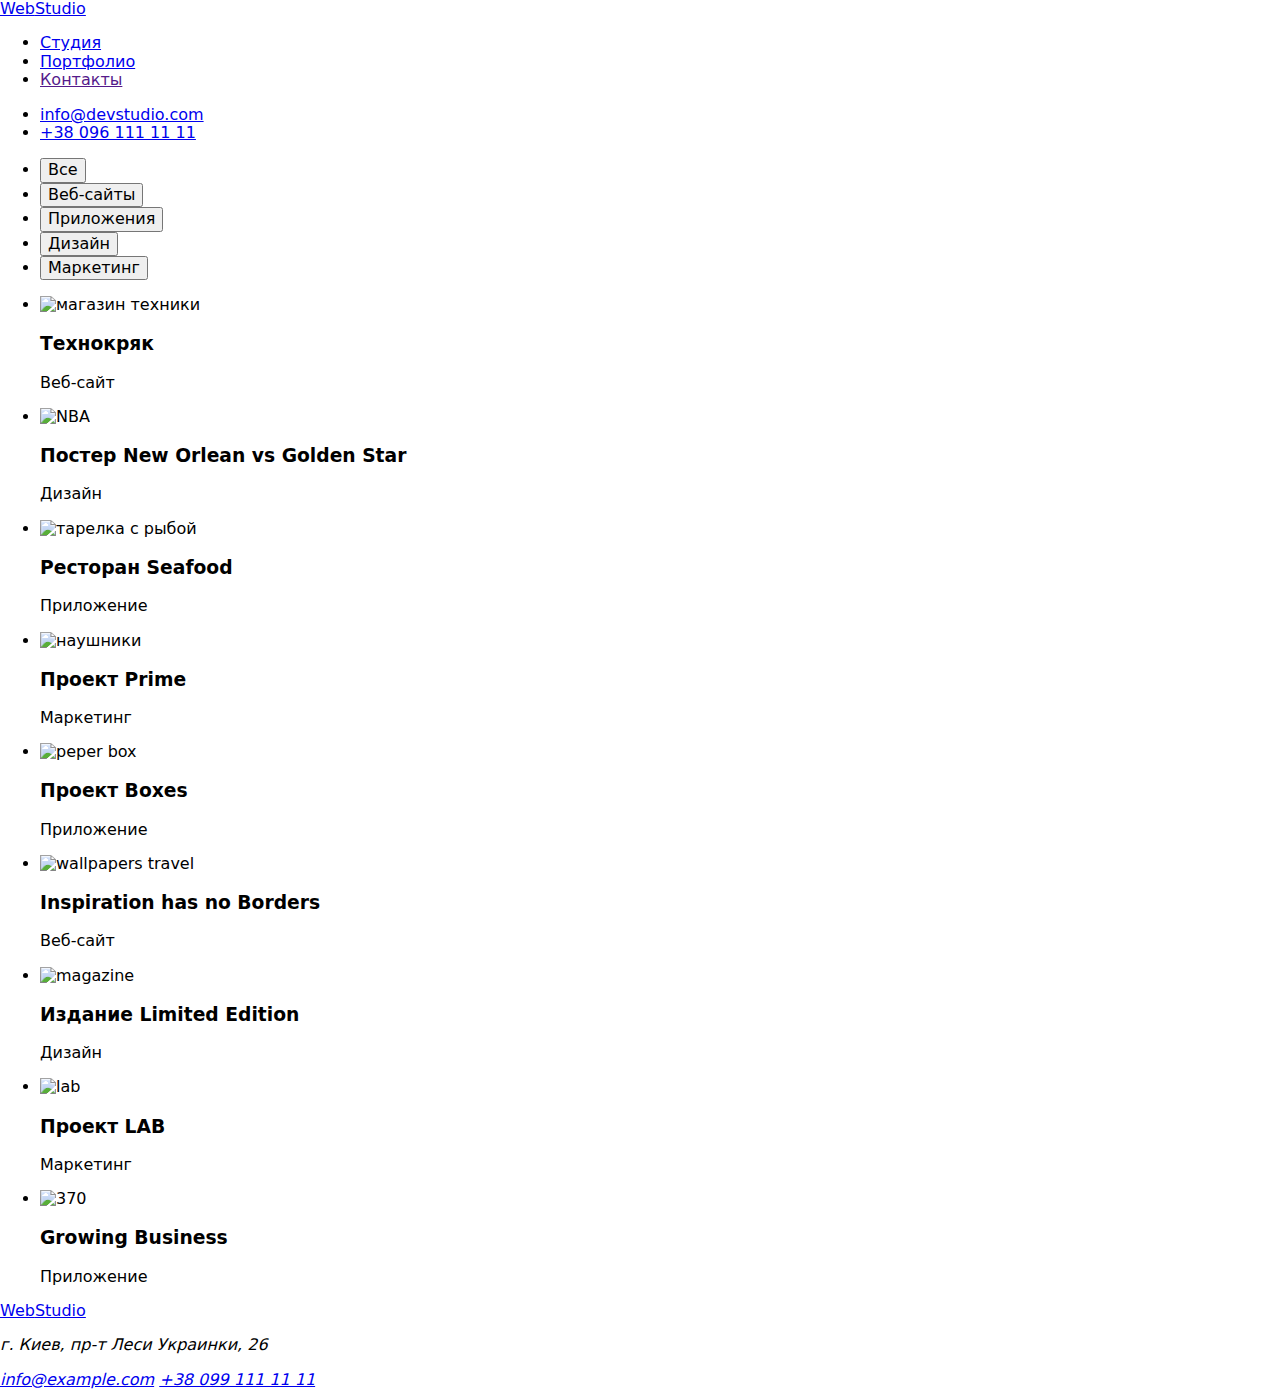
==== portfolio.html @ 78e7727f "Add files via upload" ====
<!DOCTYPE html>
<html lang="ru">

<head>
    <meta charset="UTF-8">
    <meta http-equiv="X-UA-Compatible" content="IE=edge">
    <meta name="viewport" content="width=device-width, initial-scale=1.0">
    <title>Портфолио</title>
    <link rel="preconnect" href="https://fonts.googleapis.com">
    <link rel="preconnect" href="https://fonts.gstatic.com" crossorigin>
    <link
        href="https://fonts.googleapis.com/css2?family=Raleway:wght@700&family=Roboto:wght@400;500;700;900&display=swap"
        rel="stylesheet">
        <link rel="stylesheet" href="https://cdnjs.cloudflare.com/ajax/libs/modern-normalize/1.1.0/modern-normalize.min.css">
    <link rel="stylesheet" href="./css/styles.css"/>
</head>

<body class="body">
    <!--шапка профиля-->
    <header>
        <nav>
            <a href="./index.html" class="logo"><span class="accent">Web</span>Studio</a>
            <ul class="site-nav list">
                <li><a href="./index.html" class="link">Студия</a></li>
                <li><a href="./portfolio.html" class="link-current"> Портфолио</a></li>
                <li><a href="" class="link">Контакты</a></li>
            </ul>
        </nav>
        <ul class="auth-nav list">
            <li><a href="mailto:info@devstudio.com" class="mail">info@devstudio.com</a></li>
            <li><a href="tel:+380961111111" class="phone">+38 096 111 11 11</a></li>
        </ul>
    </header>
    
    <!--кнопки-->
<main>  
    <section class="section">
    <ul class="button list">
    <li><button type="button" class="buttons">Все</button></li>
    <li><button type="button" class="buttons">Веб-сайты</button></li>
    <li><button type="button" class="buttons">Приложения</button></li>
    <li><button type="button" class="buttons">Дизайн</button></li>
    <li><button type="button" class="buttons">Маркетинг</button></li>
    </ul>

<!--проэкты-->

      <ul class="filter-list list">
        <li>
            <img src="./images/img-7.jpg" alt="магазин техники" width="370">
             <h3 class="title">Технокряк</h3>
             <p>Веб-сайт</p>
        </li>
        <li>
            <img src="./images/img-8.jpg" alt="NBA" width="370">
            <h3 class="title">Постер New Orlean vs Golden Star</h3>
            <p class="filter-item">Дизайн</p>
        </li>
        <li>
            <img src="./images/img-9.jpg" alt="тарелка с рыбой" width="370">
            <h3 class="title">Ресторан Seafood</h3>
            <p class="filter-item">Приложение</p>
        </li>
        <li>
            <img src="./images/img-10.jpg" alt="наушники" width="370">
            <h3 class="title">Проект Prime</h3>
            <p class="filter-item">Маркетинг</p>
        </li>
        <li>
            <img src="./images/img-11.jpg" alt="peper box" width="370">
            <h3 class="title">Проект Boxes</h3>
            <p class="filter-item">Приложение</p>
        </li>
        <li>
            <img src="./images/img-12.jpg" alt="wallpapers travel" width="370">
            <h3 class="title">Inspiration has no Borders</h3>
            <p class="filter-item">Веб-сайт</p>
        </li>
        <li>
            <img src="./images/img-13.jpg" alt="magazine" width="370">
            <h3 class="title">Издание Limited Edition</h3>
            <p class="filter-item">Дизайн</p>
        </li>
        <li>
            <img src="./images/img-14.jpg" alt="lab" width="370">
            <h3 class="title">Проект LAB</h3>
            <p class="filter-item">Маркетинг</p>
        </li>
        <li>
            <img src="./images/img-15.jpg" alt="370" width="370">
            <h3 class="title">Growing Business</h3>
            <p  class="filter-item">Приложение</p>
        </li>
  </ul>
</section>
</main>
<footer class="footer">
    <a href="/" class="logo"><span class="accent">Web</span>Studio</a>
    <address>
        <p class="footer-address">г. Киев, пр-т Леси Украинки, 26</p>
        <a href="mailto:info@example.com" class="footer-mail">info@example.com</a>
        <a href="tel:+380991111111" class="footer-phone">+38 099 111 11 11</a>
    </address>
</footer>
</body>
</html>
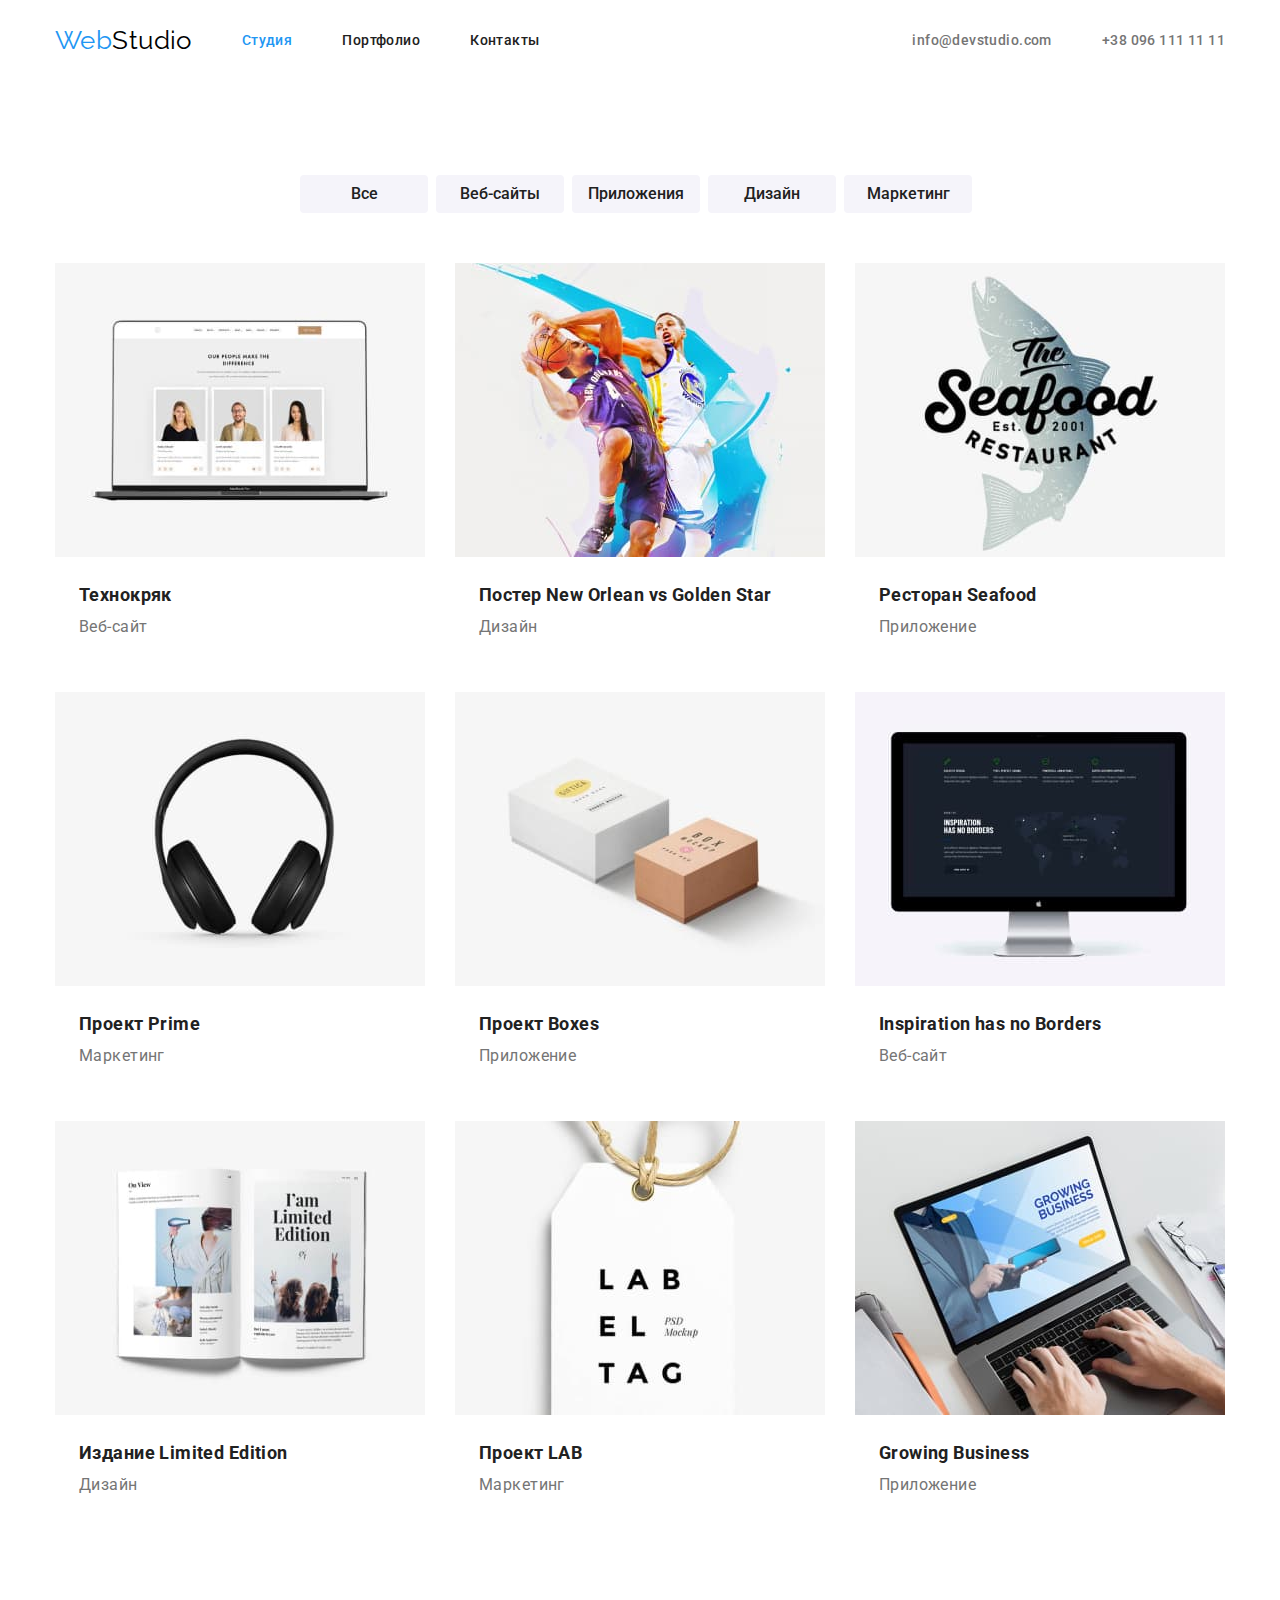
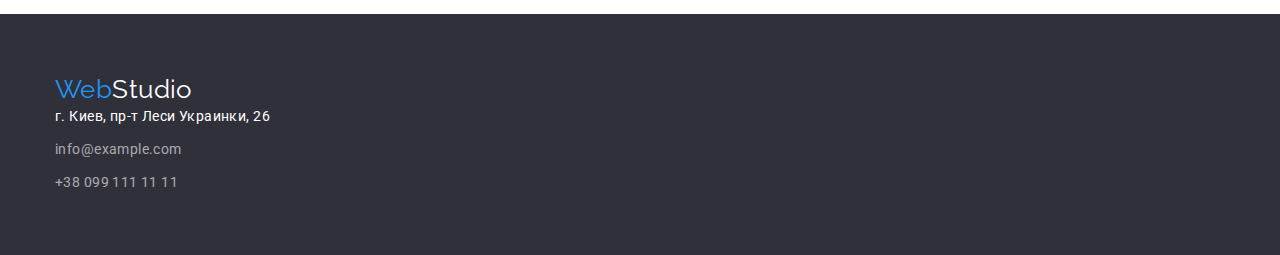
==== commit 91591500: "hw3 рапологаю элементы горизонтально" ====
--- a/portfolio.html
+++ b/portfolio.html
@@ -1,106 +1,171 @@
 <!DOCTYPE html>
 <html lang="ru">
+  <head>
+    <meta charset="UTF-8" />
+    <meta http-equiv="X-UA-Compatible" content="IE=edge" />
+    <meta name="viewport" content="width=device-width, initial-scale=1.0" />
+    <title>Портфолио</title>
+    <link rel="preconnect" href="https://fonts.googleapis.com" />
+    <link rel="preconnect" href="https://fonts.gstatic.com" crossorigin />
+    <link
+      href="https://fonts.googleapis.com/css2?family=Raleway:wght@700&family=Roboto:wght@400;500;700;900&display=swap"
+      rel="stylesheet"
+    />
+    <link
+      rel="stylesheet"
+      href="https://cdnjs.cloudflare.com/ajax/libs/modern-normalize/1.1.0/modern-normalize.min.css"
+    />
+    <link rel="stylesheet" href="./css/styles.css" />
+  </head>
 
-<head>
-    <meta charset="UTF-8">
-    <meta http-equiv="X-UA-Compatible" content="IE=edge">
-    <meta name="viewport" content="width=device-width, initial-scale=1.0">
-    <title>Портфолио</title>
-    <link rel="preconnect" href="https://fonts.googleapis.com">
-    <link rel="preconnect" href="https://fonts.gstatic.com" crossorigin>
-    <link
-        href="https://fonts.googleapis.com/css2?family=Raleway:wght@700&family=Roboto:wght@400;500;700;900&display=swap"
-        rel="stylesheet">
-        <link rel="stylesheet" href="https://cdnjs.cloudflare.com/ajax/libs/modern-normalize/1.1.0/modern-normalize.min.css">
-    <link rel="stylesheet" href="./css/styles.css"/>
-</head>
-
-<body class="body">
-    <!--шапка профиля-->
-    <header>
-        <nav>
-            <a href="./index.html" class="logo"><span class="accent">Web</span>Studio</a>
-            <ul class="site-nav list">
-                <li><a href="./index.html" class="link">Студия</a></li>
-                <li><a href="./portfolio.html" class="link-current"> Портфолио</a></li>
-                <li><a href="" class="link">Контакты</a></li>
-            </ul>
+  <body class="body">
+    <!---------------------------------------шапка профиля-->
+    <header class="header">
+      <div class="container header-container">
+        <nav class="main-nav">
+          <a href="./index.html" class="logo"
+            ><span class="accent">Web</span>Studio</a
+          >
+          <ul class="site-nav list">
+            <li class="item">
+              <a href="./index.html" class="link-current link">Студия</a>
+            </li>
+            <li class="item">
+              <a href="./portfolio.html" class="link"> Портфолио</a>
+            </li>
+            <li class="item"><a href="" class="link">Контакты</a></li>
+          </ul>
         </nav>
         <ul class="auth-nav list">
-            <li><a href="mailto:info@devstudio.com" class="mail">info@devstudio.com</a></li>
-            <li><a href="tel:+380961111111" class="phone">+38 096 111 11 11</a></li>
+          <li class="item">
+            <a href="mailto:info@devstudio.com" class="mail"
+              >info@devstudio.com</a
+            >
+          </li>
+          <li class="item">
+            <a href="tel:+380961111111" class="phone">+38 096 111 11 11</a>
+          </li>
         </ul>
+      </div>
     </header>
-    
-    <!--кнопки-->
-<main>  
-    <section class="section">
-    <ul class="button list">
-    <li><button type="button" class="buttons">Все</button></li>
-    <li><button type="button" class="buttons">Веб-сайты</button></li>
-    <li><button type="button" class="buttons">Приложения</button></li>
-    <li><button type="button" class="buttons">Дизайн</button></li>
-    <li><button type="button" class="buttons">Маркетинг</button></li>
-    </ul>
-
-<!--проэкты-->
-
-      <ul class="filter-list list">
-        <li>
-            <img src="./images/img-7.jpg" alt="магазин техники" width="370">
-             <h3 class="title">Технокряк</h3>
-             <p>Веб-сайт</p>
-        </li>
-        <li>
-            <img src="./images/img-8.jpg" alt="NBA" width="370">
-            <h3 class="title">Постер New Orlean vs Golden Star</h3>
-            <p class="filter-item">Дизайн</p>
-        </li>
-        <li>
-            <img src="./images/img-9.jpg" alt="тарелка с рыбой" width="370">
-            <h3 class="title">Ресторан Seafood</h3>
-            <p class="filter-item">Приложение</p>
-        </li>
-        <li>
-            <img src="./images/img-10.jpg" alt="наушники" width="370">
-            <h3 class="title">Проект Prime</h3>
-            <p class="filter-item">Маркетинг</p>
-        </li>
-        <li>
-            <img src="./images/img-11.jpg" alt="peper box" width="370">
-            <h3 class="title">Проект Boxes</h3>
-            <p class="filter-item">Приложение</p>
-        </li>
-        <li>
-            <img src="./images/img-12.jpg" alt="wallpapers travel" width="370">
-            <h3 class="title">Inspiration has no Borders</h3>
-            <p class="filter-item">Веб-сайт</p>
-        </li>
-        <li>
-            <img src="./images/img-13.jpg" alt="magazine" width="370">
-            <h3 class="title">Издание Limited Edition</h3>
-            <p class="filter-item">Дизайн</p>
-        </li>
-        <li>
-            <img src="./images/img-14.jpg" alt="lab" width="370">
-            <h3 class="title">Проект LAB</h3>
-            <p class="filter-item">Маркетинг</p>
-        </li>
-        <li>
-            <img src="./images/img-15.jpg" alt="370" width="370">
-            <h3 class="title">Growing Business</h3>
-            <p  class="filter-item">Приложение</p>
-        </li>
-  </ul>
-</section>
-</main>
-<footer class="footer">
-    <a href="/" class="logo"><span class="accent">Web</span>Studio</a>
-    <address>
-        <p class="footer-address">г. Киев, пр-т Леси Украинки, 26</p>
-        <a href="mailto:info@example.com" class="footer-mail">info@example.com</a>
-        <a href="tel:+380991111111" class="footer-phone">+38 099 111 11 11</a>
-    </address>
-</footer>
-</body>
+    <!--------------------кнопки-->
+    <main>
+      <section class="section">
+        <div class="container buttons-filter">
+          <ul class="buttons-filter list">
+            <li><button type="button" class="buttons">Все</button></li>
+            <li><button type="button" class="buttons">Веб-сайты</button></li>
+            <li><button type="button" class="buttons">Приложения</button></li>
+            <li><button type="button" class="buttons">Дизайн</button></li>
+            <li><button type="button" class="buttons">Маркетинг</button></li>
+          </ul>
+        </div>
+      <!---------------------------------FILTER-->
+        <div class="container filter-container">
+          <ul class="filter-list list">
+            <li class="filter-item">
+              <img
+                src="./images-portfolio/img-7.jpg"
+                alt="магазин техники"
+                width="370"
+              />
+              <div class="filter-wrap">
+                <h3 class="title">Технокряк</h3>
+                <p>Веб-сайт</p>
+              </div>
+            </li>
+            <li class="filter-item">
+              <img src="./images-portfolio/img-8.jpg" alt="NBA" width="370" />
+              <div class="filter-wrap">
+                <h3 class="title">Постер New Orlean vs Golden Star</h3>
+                <p>Дизайн</p>
+              </div>
+            </li>
+            <li class="filter-item">
+              <img
+                src="./images-portfolio/img-9.jpg"
+                alt="тарелка с рыбой"
+                width="370"
+              />
+              <div class="filter-wrap">
+                <h3 class="title">Ресторан Seafood</h3>
+                <p>Приложение</p>
+              </div>
+            </li>
+            <li class="filter-item">
+              <img
+                src="./images-portfolio/img-10.jpg"
+                alt="наушники"
+                width="370"
+              />
+              <div class="filter-wrap">
+                <h3 class="title">Проект Prime</h3>
+                <p>Маркетинг</p>
+              </div>
+            </li>
+            <li class="filter-item">
+              <img
+                src="./images-portfolio/img-11.jpg"
+                alt="peper box"
+                width="370"
+              />
+              <div class="filter-wrap">
+                <h3 class="title">Проект Boxes</h3>
+                <p>Приложение</p>
+              </div>
+            </li>
+            <li class="filter-item">
+              <img
+                src="./images-portfolio/img-12.jpg"
+                alt="wallpapers travel"
+                width="370"
+              />
+              <div class="filter-wrap">
+                <h3 class="title">Inspiration has no Borders</h3>
+                <p>Веб-сайт</p>
+              </div>
+            </li>
+            <li class="filter-item">
+              <img
+                src="./images-portfolio/img-13.jpg"
+                alt="magazine"
+                width="370"
+              />
+              <div class="filter-wrap">
+                <h3 class="title">Издание Limited Edition</h3>
+                <p>Дизайн</p>
+              </div>
+            </li>
+            <li class="filter-item">
+              <img src="./images-portfolio/img-14.jpg" alt="lab" width="370" />
+              <div class="filter-wrap">
+                <h3 class="title">Проект LAB</h3>
+                <p>Маркетинг</p>
+              </div>
+            </li>
+            <li class="filter-item"><a>
+              <img src="./images-portfolio/img-15.jpg" alt="370" width="370" />
+              <div class="filter-wrap">
+                <h3 class="title">Growing Business</h3>
+                <p>Приложение</p></a>
+              </div>
+            </li>
+          </ul>
+        </div>
+      </section>
+    </main>
+    <!-- -----------------------------footer -->
+    <footer class="footer">
+      <div class="container">
+        <a href="/" class="logo"><span class="accent">Web</span>Studio</a>
+        <address>
+          <p class="footer-address">г. Киев, пр-т Леси Украинки, 26</p>
+          <a href="mailto:info@example.com" class="footer-mail"
+            >info@example.com</a
+          >
+          <a href="tel:+380991111111" class="footer-phone">+38 099 111 11 11</a>
+        </address>
+      </div>
+    </footer>
+  </body>
 </html>
--- a/css/styles.css
+++ b/css/styles.css
@@ -0,0 +1,388 @@
+:root {
+  --primary-text-color: #757575;
+  --title-text-color: #212121;
+  --accent-color: #2196f3;
+  --background-button: #188ce8;
+  --text-white-color: #ffffff;
+
+  --background-color: #ffffff;
+  --hero-background-color: #2f303a;
+  --second-accent-color: #000000;
+  --filter-background: #f5f4fa;
+}
+
+html {
+  box-sizing: border-box;
+}
+*,
+*::after,
+*::before {
+  box-sizing: inherit;
+}
+body {
+  background-color: var(--background-color);
+  color: var(--primary-text-color);
+
+  font-family: Roboto, sans-serif;
+  letter-spacing: 0.03em;
+  font-weight: 400;
+  font-size: 14px;
+  line-height: 1.7;
+}
+/* ------утилиты----- */
+.list {
+  list-style: none;
+  padding: 0;
+  margin: 0;
+}
+h1,h2,h3,h4,p,ul{
+margin-top: 0;
+margin-bottom: 0;
+}
+img {
+  display: block;
+}
+/* site nav */
+.logo {
+  color: var(--second-accent-color);
+  font-family: Raleway, cursive;
+  font-size: 26px;
+  line-height: 1.2;
+  text-decoration: none;
+}
+.logo:hover {
+  color: var(--accent-color);
+}
+.accent {
+  color: var(--accent-color);
+}
+/* ----------HEDER-------- */
+.header-container {
+  display: flex;
+  justify-content: space-between;
+  border-bottom: 2px;
+  border-color: #ECECEC;
+  
+}
+.header {
+  padding-top: 25px;
+  padding-bottom: 25px;
+}
+/* ------------main  NAV----------------- */
+.main-nav {
+  display: flex;
+  align-items: center;
+  /* margin: auto; */
+}
+/* ------------SITE NAV----------------- */
+.site-nav {
+  display: flex;
+  justify-content: space-between;
+}
+
+.site-nav .item {
+  margin-left: 50px;
+}
+.site-nav .link {
+  display: block;
+  
+}
+
+.site-nav .link,
+.auth-nav .mail,
+.auth-nav .phone,
+.site-nav .link-current {
+  color: var(--title-text-color);
+  font-weight: 500;
+  font-size: 14px;
+  line-height: 1.2;
+  text-decoration: none;
+}
+.site-nav .link-current {
+  color: var(--accent-color);
+}
+
+.site-nav .link:hover,
+.site-nav .link:focus,
+.link-current:hover,
+.link-current:focus {
+  color: var(--accent-color);
+}
+/* ------------AUTH-NAV----------------- */
+.auth-nav {
+  display: flex;
+  margin-left: auto;
+  align-items: center;
+
+  /* padding-top: 25px;
+  padding-bottom: 25px; */
+}
+.auth-nav .item + .item {
+  margin-left: 50px;
+}
+.auth-nav .mail,
+.auth-nav .phone {
+  color: var(--primary-text-color);
+  text-decoration: none;
+}
+.auth-nav .mail:focus,
+.auth-nav .phone:focus,
+.auth-nav .mail:hover,
+.auth-nav .phone:hover {
+  color: var(--accent-color);
+}
+/* ----------conteiner--------------- */
+.container {
+  width: 1200px;
+  padding-left: 15px;
+  padding-right: 15px;
+  margin-left: auto;
+  margin-right: auto;
+
+}
+
+/* ------------HERO----------------- */
+.hero {
+  display: flex;
+  padding-top: 0;
+  text-align: center;
+  padding-top: 200px;
+  padding-bottom: 200px;
+  margin-bottom: 94px;
+  background-color: var(--hero-background-color);
+}
+.hero-title {
+  margin-top: 0;
+  margin-bottom: 30px;
+  color: var(--text-white-color);
+  background-color: var(--hero-background-color);
+  font-weight: 900;
+  font-size: 44px;
+  line-height: 1.4;
+  text-align: center;
+  
+}
+.hero-button {
+  display: inline-block;
+  border-radius: 4px;
+  border: 4px transparent;
+  /* padding: 10px 32px; */
+  color: var(--text-white-color);
+  background-color: var(--background-button);
+  width: 200px;
+  height: 50px;
+  font-family: inherit;
+  font-weight: 700;
+  font-size: 16px;
+  line-height: 1.8;
+  cursor: pointer;
+}
+.hero-button:hover,
+.hero-button:focus {
+  color: var(--accent-color);
+  background-color: var(--text-white-color);
+}
+
+/* ------------SECTION----------------- */
+.section {
+  margin-bottom: 94px;
+}
+.section .title {
+  color: var(--title-text-color);
+  font-weight: 700;
+  font-size: 14px;
+  line-height: 1.1;
+}
+
+/* ---------------FETURES-------------- */
+
+.feature-list .title {
+  color: var(--title-text-color);
+  font-weight: 700;
+  font-size: 14px;
+  line-height: 1.1;
+  text-transform: uppercase;
+  margin-bottom: 10px;
+}
+.feature-list {
+  display: flex;
+  flex-direction: row;
+  flex-wrap: wrap;
+  
+}
+.feature-list .item {
+  width: 270px;
+  margin-right: 30px;
+  
+}
+  .feature-list .item:last-child {
+  margin-right: 0px;
+}
+
+/* ---------------WORK -------------- */
+.section .works {
+  padding-top: 0;
+  
+}
+.works-title,
+.team-title {
+  color: var(--title-text-color);
+  font-weight: 700;
+  font-size: 36px;
+  line-height: 1.2;
+  text-align: center;
+  padding-bottom: 50px;
+ 
+}
+.works-list {
+  display: flex;
+  justify-content: space-between;
+  
+}
+/* ------------TEAM--------- */
+.team {
+  display: flex;
+  padding-top: 94px;
+  padding-bottom: 94px;
+  background-color: #F5F4FA;
+  margin-bottom: 0;
+  
+}
+
+.team-card {
+  margin-right: 30px;
+  box-shadow: 0px 1px 3px rgba(0, 0, 0, 0.12), 0px 1px 1px rgba(0, 0, 0, 0.14), 0px 2px 1px rgba(0, 0, 0, 0.2);
+
+}
+.team-card:last-child {
+  margin-right: 0px;
+}
+.team-list {
+  display: flex;
+}
+.team-wrap {
+  background: #F5F4FA;
+  border-radius: 0px 0px 4px 4px;
+  padding-top: 30px;
+  padding-bottom: 30px;
+}
+.team-item {
+  color: var(--title-text-color);
+  font-weight: 500;
+  font-size: 16px;
+  line-height: 1.1;
+  margin-bottom: 10px;
+  text-align: center;
+
+}
+.description {
+  font-size: 16px;
+  line-height: 1.1;
+  text-align: center;
+}
+/* ---------------FOOTER-------------- */
+.footer {
+  background-color: var(--hero-background-color);
+  padding-top: 60px;
+  padding-bottom: 60px;
+}
+
+.footer .logo {
+  color: var(--text-white-color);
+  margin-bottom: 20px;
+}
+.footer .logo:hover {
+  color: var(--accent-color);
+}
+.footer-address,
+.footer-mail,
+.footer-phone {
+  color: var(--text-white-color);
+  font-style: normal;
+
+  font-size: 14px;
+  line-height: 1.7;
+
+}
+.footer-mail,
+.footer-phone {
+  color: rgba(255, 255, 255, 0.6);
+  display: block;
+  text-decoration: none;
+}
+
+.footer-mail:hover,
+.footer-phone:hover,
+.footer-mail:focus,
+.footer-phone:focus {
+  color: var(--accent-color);
+}
+  
+.footer-address,
+.footer-mail {
+  margin-bottom: 9px;
+}
+
+/* ------PORTFOLIO------------- */
+.buttons {
+  color: var(--title-text-color);
+  background-color: var(--filter-background);
+  font-family: inherit;
+  font-weight: 500;
+  font-size: 16px;
+  line-height: 1.6;
+  margin-right: 8px;
+  margin-bottom: 50px;
+  margin-top: 94px;
+  border-radius: 4px;
+  border-color: transparent;
+ 
+
+  min-width: 128px;
+  min-height: 38px;
+  cursor: pointer;
+}
+.buttons:hover,
+.buttons:focus {
+  color: var(--text-white-color);
+  background-color: var(--accent-color);
+}
+.buttons-filter {
+  display: flex;
+  justify-content: center;
+}
+/* ----------------FILTER----------- */
+.filter-list .title {
+  color: var(--title-text-color);
+  font-weight: 700;
+  font-size: 18px;
+  line-height: 2;
+}
+.filter-container {
+  display: flex;
+  flex-wrap: wrap;
+}
+.filter-wrap {
+  padding: 20px 24px;
+
+}
+.filter-list {
+  display: flex;
+  flex-wrap: wrap;
+}
+.filter-item {
+  width: 370px;
+  font-size: 16px;
+  line-height: 1.8;
+
+  margin-right: 30px;
+  margin-bottom: 30px;
+  width: 370px;
+  width: calc((100% - 2 * 30px) / 3);
+}
+.filter-item:nth-child(3n) {
+  margin-right: 0;
+}
+.filter-item:nth-last-child(-n + 3) {
+  margin-bottom: 0;
+}
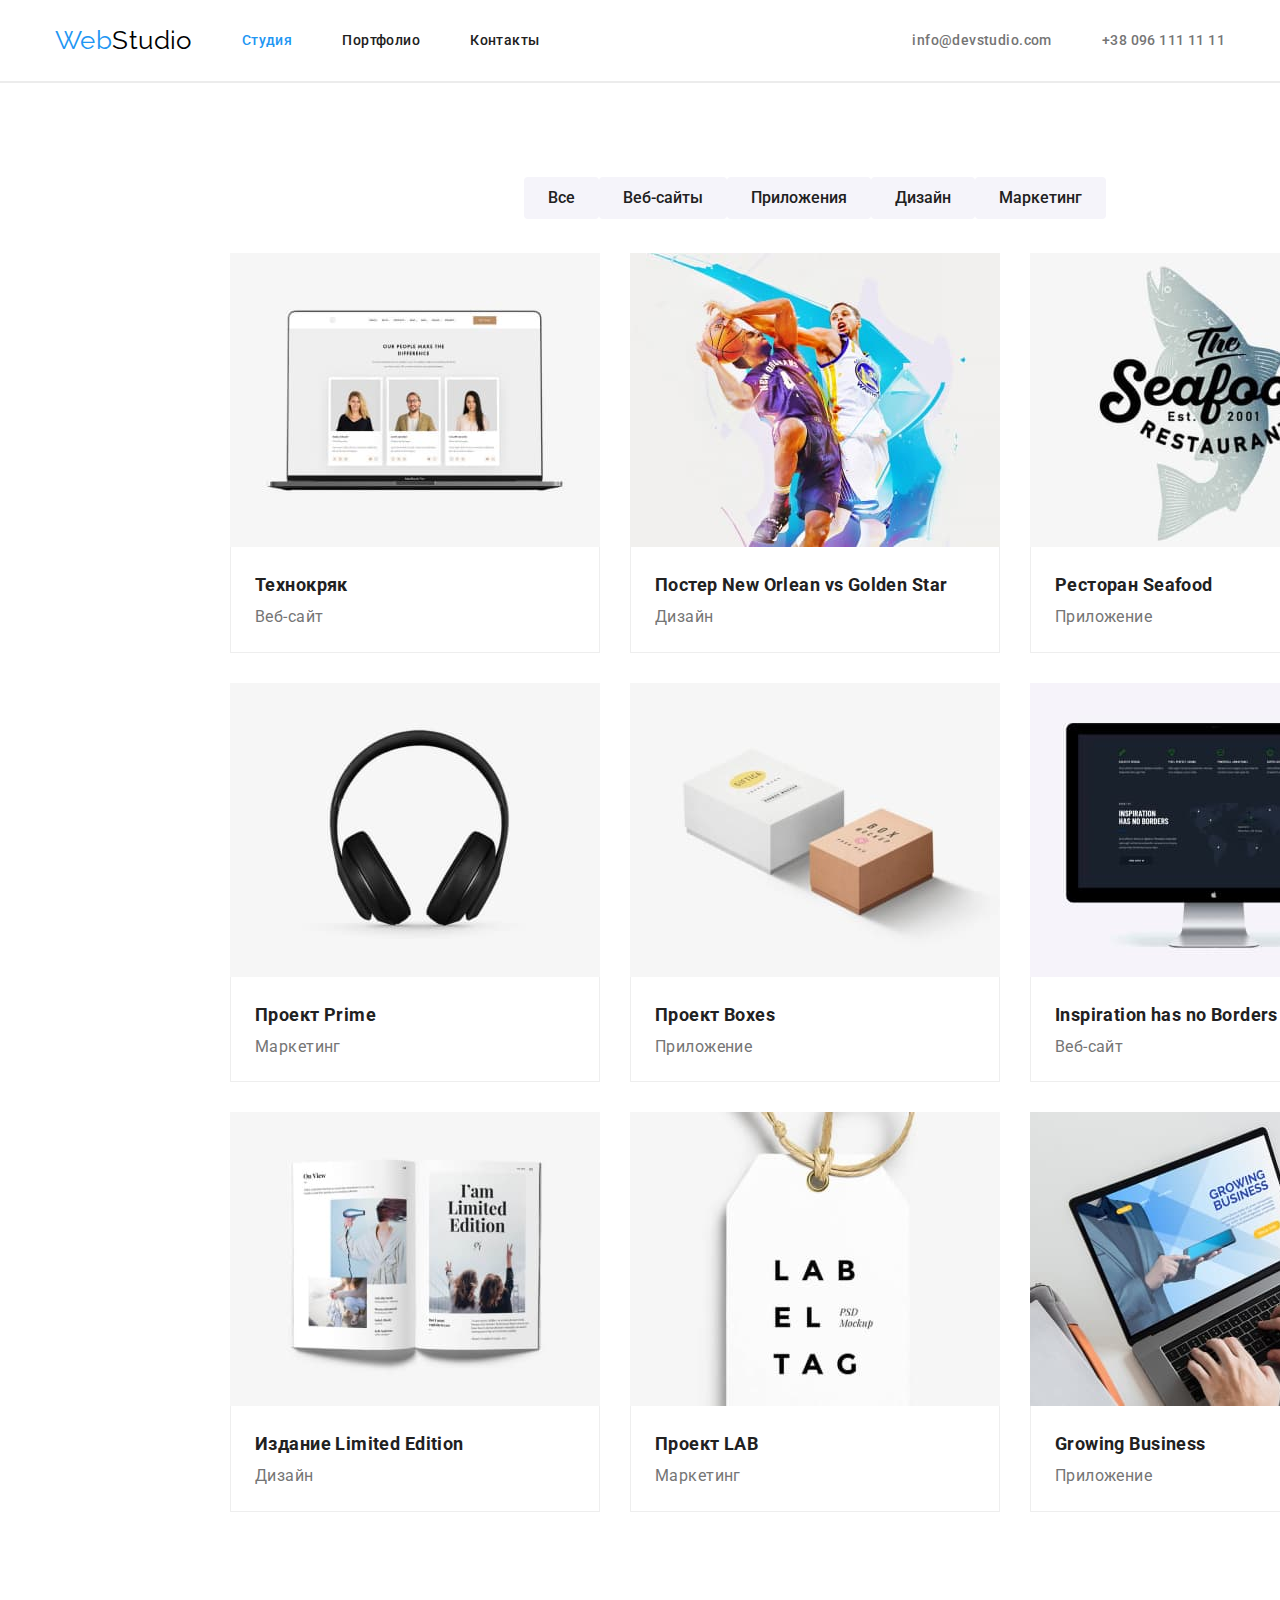
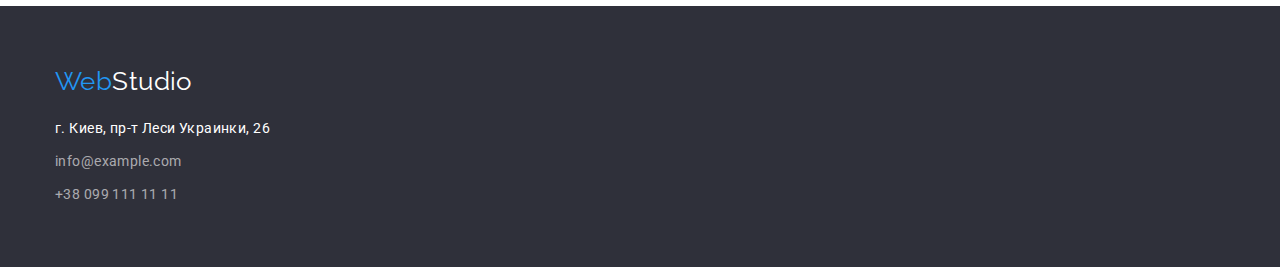
==== commit f19dfc2a: "вношу правки в дз№3" ====
--- a/portfolio.html
+++ b/portfolio.html
@@ -50,8 +50,8 @@
     </header>
     <!--------------------кнопки-->
     <main>
-      <section class="section">
-        <div class="container buttons-filter">
+      <section class="section filter">
+        <div class="container filter">
           <ul class="buttons-filter list">
             <li><button type="button" class="buttons">Все</button></li>
             <li><button type="button" class="buttons">Веб-сайты</button></li>
--- a/css/styles.css
+++ b/css/styles.css
@@ -3,9 +3,9 @@
   --title-text-color: #212121;
   --accent-color: #2196f3;
   --background-button: #188ce8;
-  --text-white-color: #ffffff;
-
-  --background-color: #ffffff;
+  --white-color: #ffffff;
+
+  --background-color: #e5e5e5;
   --hero-background-color: #2f303a;
   --second-accent-color: #000000;
   --filter-background: #f5f4fa;
@@ -20,7 +20,7 @@
   box-sizing: inherit;
 }
 body {
-  background-color: var(--background-color);
+  background-color: var(--white-color);
   color: var(--primary-text-color);
 
   font-family: Roboto, sans-serif;
@@ -42,95 +42,7 @@
 img {
   display: block;
 }
-/* site nav */
-.logo {
-  color: var(--second-accent-color);
-  font-family: Raleway, cursive;
-  font-size: 26px;
-  line-height: 1.2;
-  text-decoration: none;
-}
-.logo:hover {
-  color: var(--accent-color);
-}
-.accent {
-  color: var(--accent-color);
-}
-/* ----------HEDER-------- */
-.header-container {
-  display: flex;
-  justify-content: space-between;
-  border-bottom: 2px;
-  border-color: #ECECEC;
-  
-}
-.header {
-  padding-top: 25px;
-  padding-bottom: 25px;
-}
-/* ------------main  NAV----------------- */
-.main-nav {
-  display: flex;
-  align-items: center;
-  /* margin: auto; */
-}
-/* ------------SITE NAV----------------- */
-.site-nav {
-  display: flex;
-  justify-content: space-between;
-}
-
-.site-nav .item {
-  margin-left: 50px;
-}
-.site-nav .link {
-  display: block;
-  
-}
-
-.site-nav .link,
-.auth-nav .mail,
-.auth-nav .phone,
-.site-nav .link-current {
-  color: var(--title-text-color);
-  font-weight: 500;
-  font-size: 14px;
-  line-height: 1.2;
-  text-decoration: none;
-}
-.site-nav .link-current {
-  color: var(--accent-color);
-}
-
-.site-nav .link:hover,
-.site-nav .link:focus,
-.link-current:hover,
-.link-current:focus {
-  color: var(--accent-color);
-}
-/* ------------AUTH-NAV----------------- */
-.auth-nav {
-  display: flex;
-  margin-left: auto;
-  align-items: center;
-
-  /* padding-top: 25px;
-  padding-bottom: 25px; */
-}
-.auth-nav .item + .item {
-  margin-left: 50px;
-}
-.auth-nav .mail,
-.auth-nav .phone {
-  color: var(--primary-text-color);
-  text-decoration: none;
-}
-.auth-nav .mail:focus,
-.auth-nav .phone:focus,
-.auth-nav .mail:hover,
-.auth-nav .phone:hover {
-  color: var(--accent-color);
-}
+
 /* ----------conteiner--------------- */
 .container {
   width: 1200px;
@@ -138,7 +50,93 @@
   padding-right: 15px;
   margin-left: auto;
   margin-right: auto;
-
+}
+/* site nav */
+.logo {
+  color: var(--second-accent-color);
+  font-family: Raleway, cursive;
+  font-size: 26px;
+  line-height: 1.2;
+  text-decoration: none;
+}
+.logo:hover {
+  color: var(--accent-color);
+}
+.accent {
+  color: var(--accent-color);
+}
+/* ----------HEDER-------- */
+.header-container {
+  display: flex;
+  justify-content: space-between;
+  
+  
+  
+}
+.header {
+  padding-top: 25px;
+  padding-bottom: 25px;
+  border-bottom: 2px solid #ECECEC;
+}
+/* ------------main  NAV----------------- */
+.main-nav {
+  display: flex;
+  align-items: center;
+  /* margin: auto; */
+}
+/* ------------SITE NAV----------------- */
+.site-nav {
+  display: flex;
+  justify-content: space-between;
+}
+
+.site-nav .item {
+  margin-left: 50px;
+}
+.site-nav .link {
+  display: block;
+  
+}
+
+.site-nav .link,
+.auth-nav .mail,
+.auth-nav .phone,
+.site-nav .link-current {
+  color: var(--title-text-color);
+  font-weight: 500;
+  font-size: 14px;
+  line-height: 1.2;
+  text-decoration: none;
+}
+.site-nav .link-current {
+  color: var(--accent-color);
+}
+
+.site-nav .link:hover,
+.site-nav .link:focus,
+.link-current:hover,
+.link-current:focus {
+  color: var(--accent-color);
+}
+/* ------------AUTH-NAV----------------- */
+.auth-nav {
+  display: flex;
+  margin-left: auto;
+  align-items: center;
+}
+.auth-nav .item + .item {
+  margin-left: 50px;
+}
+.auth-nav .mail,
+.auth-nav .phone {
+  color: var(--primary-text-color);
+  text-decoration: none;
+}
+.auth-nav .mail:focus,
+.auth-nav .phone:focus,
+.auth-nav .mail:hover,
+.auth-nav .phone:hover {
+  color: var(--accent-color);
 }
 
 /* ------------HERO----------------- */
@@ -148,26 +146,25 @@
   text-align: center;
   padding-top: 200px;
   padding-bottom: 200px;
-  margin-bottom: 94px;
   background-color: var(--hero-background-color);
+  border: 1px solid #ECECEC;
 }
 .hero-title {
   margin-top: 0;
   margin-bottom: 30px;
-  color: var(--text-white-color);
+  color: var(--white-color);
   background-color: var(--hero-background-color);
   font-weight: 900;
   font-size: 44px;
   line-height: 1.4;
   text-align: center;
-  
 }
 .hero-button {
   display: inline-block;
   border-radius: 4px;
   border: 4px transparent;
   /* padding: 10px 32px; */
-  color: var(--text-white-color);
+  color: var(--white-color);
   background-color: var(--background-button);
   width: 200px;
   height: 50px;
@@ -180,13 +177,13 @@
 .hero-button:hover,
 .hero-button:focus {
   color: var(--accent-color);
-  background-color: var(--text-white-color);
+  background-color: var(--white-color);
 }
 
 /* ------------SECTION----------------- */
 .section {
-  margin-bottom: 94px;
-}
+padding: 94px 215px;
+} 
 .section .title {
   color: var(--title-text-color);
   font-weight: 700;
@@ -195,7 +192,9 @@
 }
 
 /* ---------------FETURES-------------- */
-
+.section-feature {
+padding: 94px 215px;
+}
 .feature-list .title {
   color: var(--title-text-color);
   font-weight: 700;
@@ -207,22 +206,18 @@
 .feature-list {
   display: flex;
   flex-direction: row;
-  flex-wrap: wrap;
-  
+  flex-wrap: nowrap; 
 }
 .feature-list .item {
   width: 270px;
   margin-right: 30px;
-  
 }
   .feature-list .item:last-child {
   margin-right: 0px;
 }
-
 /* ---------------WORK -------------- */
-.section .works {
-  padding-top: 0;
-  
+.works {
+padding-bottom: 94px;
 }
 .works-title,
 .team-title {
@@ -231,13 +226,11 @@
   font-size: 36px;
   line-height: 1.2;
   text-align: center;
-  padding-bottom: 50px;
- 
+  margin-bottom: 50px;
 }
 .works-list {
   display: flex;
   justify-content: space-between;
-  
 }
 /* ------------TEAM--------- */
 .team {
@@ -246,13 +239,14 @@
   padding-bottom: 94px;
   background-color: #F5F4FA;
   margin-bottom: 0;
-  
-}
-
+}
 .team-card {
   margin-right: 30px;
-  box-shadow: 0px 1px 3px rgba(0, 0, 0, 0.12), 0px 1px 1px rgba(0, 0, 0, 0.14), 0px 2px 1px rgba(0, 0, 0, 0.2);
-
+  border-radius: 0px 0px 4px 4px;
+  box-shadow: 0px 1px 3px
+   rgba(0, 0, 0, 0.12),
+   0px 1px 1px rgba(0, 0, 0, 0.14),
+    0px 2px 1px rgba(0, 0, 0, 0.2);
 }
 .team-card:last-child {
   margin-right: 0px;
@@ -261,7 +255,6 @@
   display: flex;
 }
 .team-wrap {
-  background: #F5F4FA;
   border-radius: 0px 0px 4px 4px;
   padding-top: 30px;
   padding-bottom: 30px;
@@ -273,7 +266,6 @@
   line-height: 1.1;
   margin-bottom: 10px;
   text-align: center;
-
 }
 .description {
   font-size: 16px;
@@ -286,23 +278,23 @@
   padding-top: 60px;
   padding-bottom: 60px;
 }
-
 .footer .logo {
-  color: var(--text-white-color);
+  color: var(--white-color);
   margin-bottom: 20px;
-}
-.footer .logo:hover {
+  display: flex;
+  text-decoration: none;
+}
+.footer-logo:hover {
   color: var(--accent-color);
 }
 .footer-address,
 .footer-mail,
 .footer-phone {
-  color: var(--text-white-color);
+  color: var(--white-color);
   font-style: normal;
 
   font-size: 14px;
   line-height: 1.7;
-
 }
 .footer-mail,
 .footer-phone {
@@ -310,14 +302,12 @@
   display: block;
   text-decoration: none;
 }
-
 .footer-mail:hover,
 .footer-phone:hover,
 .footer-mail:focus,
 .footer-phone:focus {
   color: var(--accent-color);
 }
-  
 .footer-address,
 .footer-mail {
   margin-bottom: 9px;
@@ -331,25 +321,21 @@
   font-weight: 500;
   font-size: 16px;
   line-height: 1.6;
-  margin-right: 8px;
-  margin-bottom: 50px;
-  margin-top: 94px;
+   padding: 6px 22px;
   border-radius: 4px;
   border-color: transparent;
- 
-
-  min-width: 128px;
   min-height: 38px;
   cursor: pointer;
 }
 .buttons:hover,
 .buttons:focus {
-  color: var(--text-white-color);
+  color: var(--white-color);
   background-color: var(--accent-color);
 }
 .buttons-filter {
   display: flex;
   justify-content: center;
+  margin-bottom: 34px;
 }
 /* ----------------FILTER----------- */
 .filter-list .title {
@@ -364,7 +350,8 @@
 }
 .filter-wrap {
   padding: 20px 24px;
-
+  border: 1px solid #EEEEEE;
+  border-top: 0px;
 }
 .filter-list {
   display: flex;
@@ -379,6 +366,7 @@
   margin-bottom: 30px;
   width: 370px;
   width: calc((100% - 2 * 30px) / 3);
+  
 }
 .filter-item:nth-child(3n) {
   margin-right: 0;
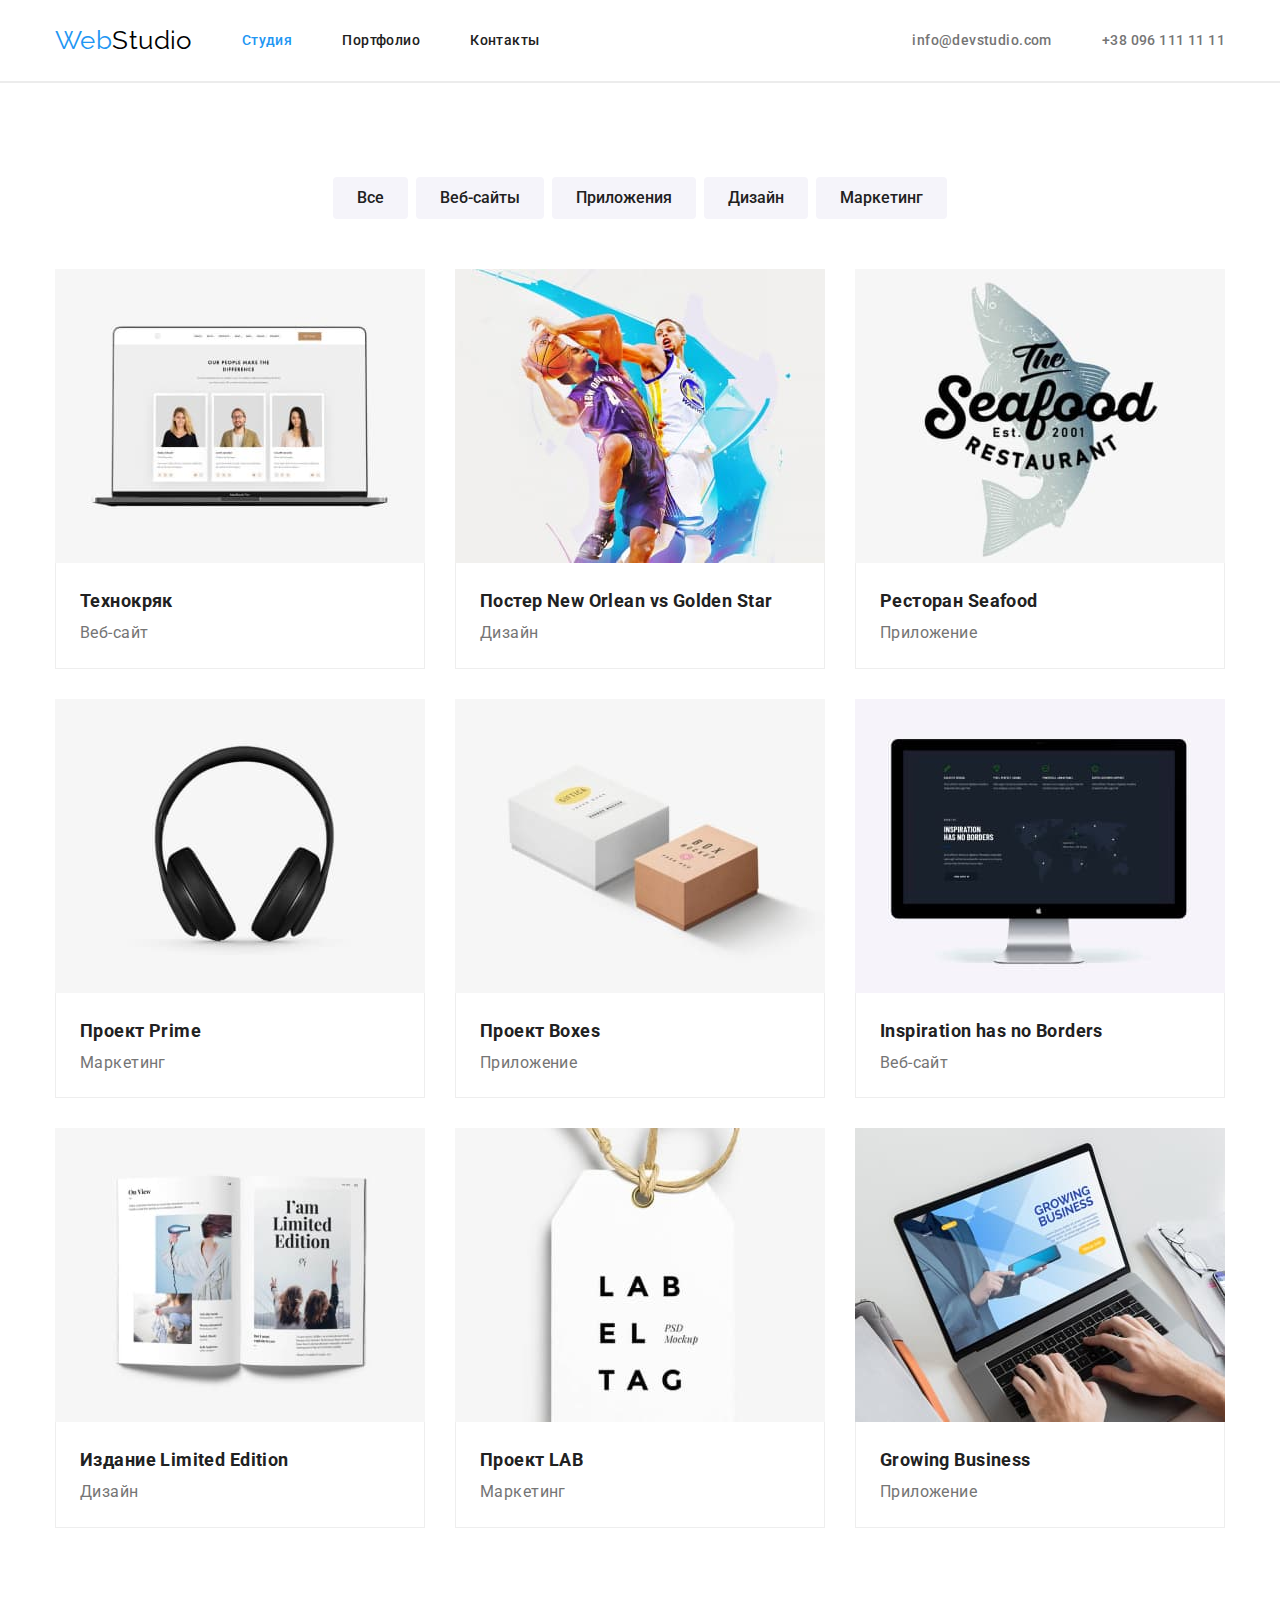
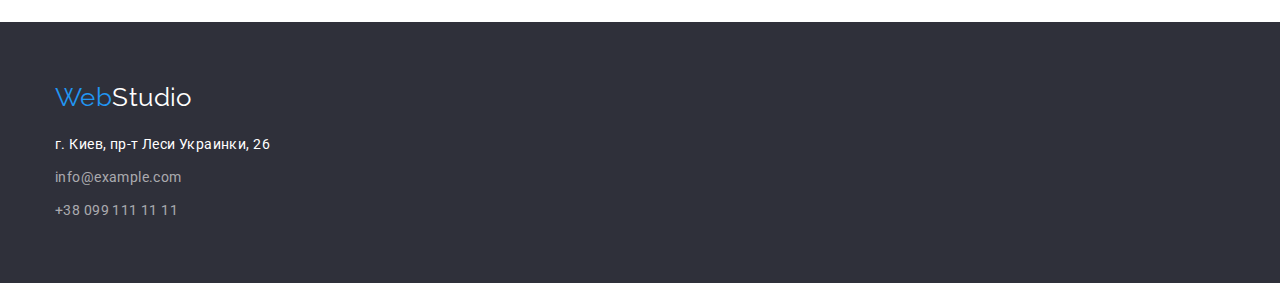
==== commit 4c40f9c5: "последние правки к дз 3" ====
--- a/portfolio.html
+++ b/portfolio.html
@@ -53,11 +53,11 @@
       <section class="section filter">
         <div class="container filter">
           <ul class="buttons-filter list">
-            <li><button type="button" class="buttons">Все</button></li>
-            <li><button type="button" class="buttons">Веб-сайты</button></li>
-            <li><button type="button" class="buttons">Приложения</button></li>
-            <li><button type="button" class="buttons">Дизайн</button></li>
-            <li><button type="button" class="buttons">Маркетинг</button></li>
+            <li class="btn-item"><button type="button" class="buttons">Все</button></li>
+            <li class="btn-item"><button type="button" class="buttons">Веб-сайты</button></li>
+            <li class="btn-item"><button type="button" class="buttons">Приложения</button></li>
+            <li class="btn-item"><button type="button" class="buttons">Дизайн</button></li>
+            <li class="btn-item"><button type="button" class="buttons">Маркетинг</button></li>
           </ul>
         </div>
       <!---------------------------------FILTER-->
--- a/css/styles.css
+++ b/css/styles.css
@@ -182,7 +182,8 @@
 
 /* ------------SECTION----------------- */
 .section {
-padding: 94px 215px;
+padding: 94px 0px;
+
 } 
 .section .title {
   color: var(--title-text-color);
@@ -193,7 +194,7 @@
 
 /* ---------------FETURES-------------- */
 .section-feature {
-padding: 94px 215px;
+padding: 94px 0px;
 }
 .feature-list .title {
   color: var(--title-text-color);
@@ -217,7 +218,7 @@
 }
 /* ---------------WORK -------------- */
 .works {
-padding-bottom: 94px;
+padding-top: 0px;
 }
 .works-title,
 .team-title {
@@ -284,7 +285,7 @@
   display: flex;
   text-decoration: none;
 }
-.footer-logo:hover {
+.footer .logo:hover {
   color: var(--accent-color);
 }
 .footer-address,
@@ -327,6 +328,12 @@
   min-height: 38px;
   cursor: pointer;
 }
+.btn-item {
+  margin-right: 8px;
+}
+.btn-item:last-child {
+  margin-right: 0px;
+}
 .buttons:hover,
 .buttons:focus {
   color: var(--white-color);
@@ -335,8 +342,9 @@
 .buttons-filter {
   display: flex;
   justify-content: center;
-  margin-bottom: 34px;
-}
+  margin-bottom: 50px;
+}
+
 /* ----------------FILTER----------- */
 .filter-list .title {
   color: var(--title-text-color);
@@ -361,12 +369,10 @@
   width: 370px;
   font-size: 16px;
   line-height: 1.8;
-
   margin-right: 30px;
   margin-bottom: 30px;
   width: 370px;
   width: calc((100% - 2 * 30px) / 3);
-  
 }
 .filter-item:nth-child(3n) {
   margin-right: 0;
